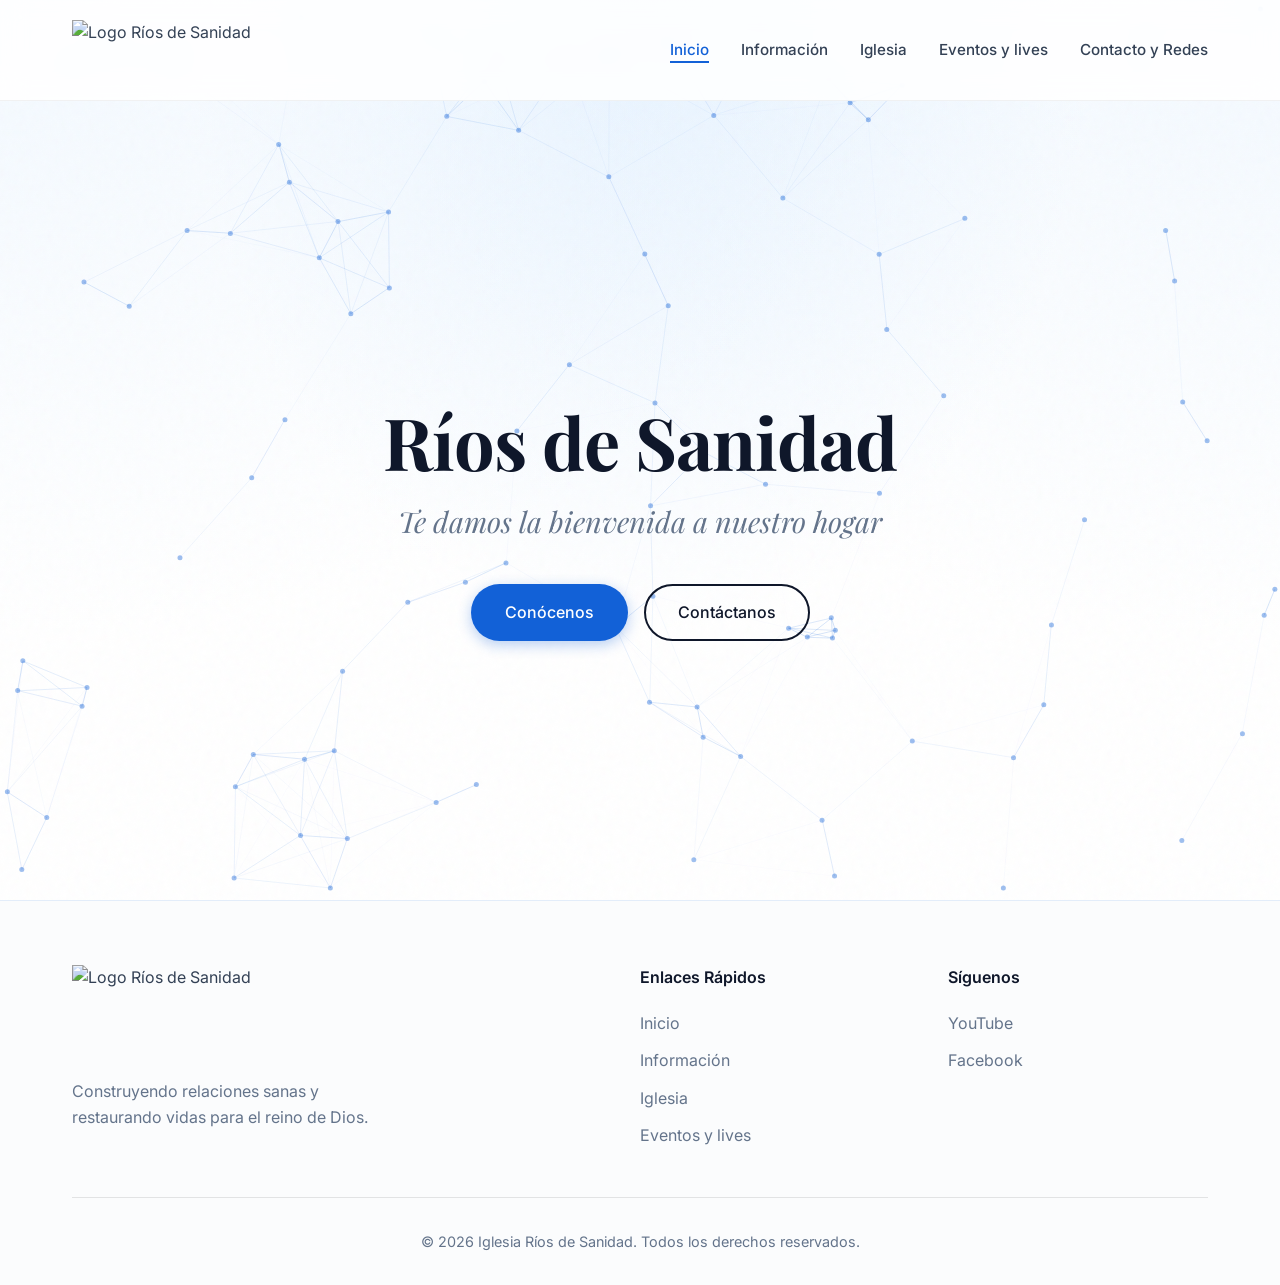
==== index.html @ d33e0848 "Add files via upload" ====
<!DOCTYPE html>
<html lang="es">
<head>
    <meta charset="UTF-8">
    <meta name="viewport" content="width=device-width, initial-scale=1.0">
    <title>Iglesia Ríos de Sanidad</title>
    <!-- Google Fonts -->
    <link rel="preconnect" href="https://fonts.googleapis.com">
    <link rel="preconnect" href="https://fonts.gstatic.com" crossorigin>
    <link href="https://fonts.googleapis.com/css2?family=Inter:wght@300;400;500;600&family=Playfair+Display:ital,wght@0,400;0,600;0,700;1,400&display=swap" rel="stylesheet">
    <!-- CSS -->
    <link rel="stylesheet" href="styles.css">
</head>
<body>
    <!-- Navbar -->
    <nav class="navbar" id="navbar">
        <div class="nav-container">
            <a href="#" class="nav-brand-logo">
                <img src="LogoIglesia.jpg" alt="Logo Ríos de Sanidad">
            </a>
            
            <div class="hamburger" id="hamburger">
                <span></span>
                <span></span>
                <span></span>
            </div>

            <ul class="nav-links" id="nav-links">
                <li><a href="index.html" class="active">Inicio</a></li>
                <li><a href="informacion.html">Información</a></li>
                <li><a href="iglesia.html">Iglesia</a></li>
                <li><a href="eventos.html">Eventos y lives</a></li>
                <li><a href="contacto.html">Contacto y Redes</a></li>
            </ul>
        </div>
    </nav>

    <!-- Hero Section -->
    <header class="hero" id="inicio">
        <canvas id="networkCanvas" class="network-canvas"></canvas>
        <div class="hero-overlay"></div>
        <div class="hero-content">
            <span class="badge fade-up floating">Iglesia Cristiana</span>
            <h1 class="fade-up delay-1">Ríos de Sanidad</h1>
            <h2 class="fade-up delay-2">Te damos la bienvenida a nuestro hogar</h2>
            <div class="hero-buttons fade-up delay-3">
                <a href="informacion.html" class="btn btn-primary">Conócenos</a>
                <a href="contacto.html" class="btn btn-outline">Contáctanos</a>
            </div>
        </div>
    </header>

    <!-- Información Section -->
    <!-- Other sections have been moved to their respective pages (informacion.html, etc) -->

    <!-- Footer -->
    <footer class="footer">
        <div class="container">
            <div class="footer-content">
                <div class="footer-brand">
                    <div class="footer-brand-logo">
                        <img src="LogoIglesia.jpg" alt="Logo Ríos de Sanidad">
                    </div>
                    <p style="margin-top: 1rem;">Construyendo relaciones sanas y restaurando vidas para el reino de Dios.</p>
                </div>
                <div class="footer-links">
                    <h4>Enlaces Rápidos</h4>
                    <ul>
                        <li><a href="index.html">Inicio</a></li>
                        <li><a href="informacion.html">Información</a></li>
                        <li><a href="iglesia.html">Iglesia</a></li>
                        <li><a href="eventos.html">Eventos y lives</a></li>
                    </ul>
                </div>
                <div class="footer-social">
                    <h4>Síguenos</h4>
                    <ul>
                        <li><a href="https://www.youtube.com/@Redderestauracion" target="_blank">YouTube</a></li>
                        <li><a href="https://www.facebook.com/silvia.rodriguez.1004837/" target="_blank">Facebook</a></li>
                    </ul>
                </div>
            </div>
            <div class="footer-bottom">
                <p>&copy; 2026 Iglesia Ríos de Sanidad. Todos los derechos reservados.</p>
            </div>
        </div>
    </footer>

    <!-- scripts -->
    <script src="script.js"></script>
</body>
</html>
---- styles.css ----
/* variables and reset */
:root {
    --primary: #1261d7;        /* Logo core blue */
    --primary-blue: #0c4399;   /* Darker blue */
    --primary-hover: #0d4bb8;
    --dark: #0f172a;           /* Deep Navy / Slate */
    --light: #f8fafc;          /* Off white */
    --white: #ffffff;
    --text-main: #334155;      /* Slate 700 */
    --text-light: #64748b;     /* Slate 500 */
    --transition: all 0.3s cubic-bezier(0.4, 0, 0.2, 1);
}

* {
    margin: 0;
    padding: 0;
    box-sizing: border-box;
}

html {
    scroll-behavior: smooth;
}

body {
    font-family: 'Inter', sans-serif;
    color: var(--text-main);
    background-color: var(--white);
    line-height: 1.6;
    overflow-x: hidden;
}

main, footer {
    position: relative;
    z-index: 10;
}

h1, h2, h3, h4, .nav-brand {
    font-family: 'Playfair Display', serif;
    color: var(--dark);
}

a {
    text-decoration: none;
    color: inherit;
}

ul {
    list-style: none;
}

.container {
    max-width: 1200px;
    margin: 0 auto;
    padding: 0 2rem;
}

/* Typography styles */
.badge {
    display: inline-block;
    padding: 0.5rem 1rem;
    background: rgba(18, 97, 215, 0.1);
    color: var(--primary);
    border: 1px solid rgba(18, 97, 215, 0.2);
    border-radius: 50px;
    font-size: 0.85rem;
    font-weight: 600;
    text-transform: uppercase;
    letter-spacing: 2px;
    margin-bottom: 1.5rem;
    backdrop-filter: blur(4px);
}

/* Navbar */
.navbar {
    position: fixed;
    top: 0;
    left: 0;
    width: 100%;
    z-index: 1000;
    background: rgba(255, 255, 255, 0.85);
    backdrop-filter: blur(12px);
    border-bottom: 1px solid rgba(0,0,0,0.05);
    transition: var(--transition);
}

.navbar.scrolled {
    background: rgba(255, 255, 255, 0.98);
    box-shadow: 0 4px 20px rgba(0,0,0,0.05);
    padding: 0.5rem 0;
}

.nav-container {
    max-width: 1200px;
    margin: 0 auto;
    padding: 1.25rem 2rem;
    display: flex;
    justify-content: space-between;
    align-items: center;
    transition: var(--transition);
}

.nav-brand-logo {
    display: block;
    width: 200px;
    height: 60px;
}

.nav-brand-logo img {
    width: 100%;
    height: 100%;
    object-fit: contain;
    mix-blend-mode: multiply; /* Removes the white background assuming navbar is light */
}

.nav-brand {
    font-size: 1.5rem;
    font-weight: 700;
    color: var(--dark);
    text-transform: uppercase;
    letter-spacing: 1px;
}

.nav-links {
    display: flex;
    gap: 2rem;
}

.nav-links a {
    font-size: 0.95rem;
    font-weight: 500;
    color: var(--text-main);
    transition: var(--transition);
    position: relative;
}

.nav-links a::after {
    content: '';
    position: absolute;
    bottom: -4px;
    left: 0;
    width: 0%;
    height: 2px;
    background: var(--primary);
    transition: var(--transition);
}

.nav-links a:hover {
    color: var(--primary);
}

.nav-links a:hover::after, .nav-links a.active::after {
    width: 100%;
}
.nav-links a.active {
    color: var(--primary);
}

/* Hamburger */
.hamburger {
    display: none;
    cursor: pointer;
    flex-direction: column;
    gap: 5px;
    z-index: 1001;
}

.hamburger span {
    display: block;
    width: 25px;
    height: 2px;
    background: var(--dark);
    transition: var(--transition);
}

/* Hero Section */
.hero {
    position: relative;
    min-height: 100vh;
    display: flex;
    align-items: center;
    justify-content: center;
    /* Soft gradient simulating dawn/morning light representing healing rivers */
    background: linear-gradient(135deg, rgba(253, 251, 251, 0.4) 0%, rgba(235, 237, 238, 0.4) 100%);
    background-image: 
        radial-gradient(at 0% 0%, hsla(210,100%,94%,0.4) 0, transparent 50%), 
        radial-gradient(at 50% 0%, hsla(210,100%,90%,0.4) 0, transparent 50%), 
        radial-gradient(at 100% 0%, hsla(210,100%,94%,0.4) 0, transparent 50%);
    overflow: hidden;
    padding-top: 80px;
}

.hero-overlay {
    position: absolute;
    inset: 0;
    background: url('data:image/svg+xml;utf8,<svg viewBox="0 0 200 200" xmlns="http://www.w3.org/2000/svg"><filter id="noiseFilter"><feTurbulence type="fractalNoise" baseFrequency="0.65" numOctaves="3" stitchTiles="stitch"/></filter><rect width="100%" height="100%" filter="url(%23noiseFilter)"/></svg>');
    opacity: 0.03;
    mix-blend-mode: multiply;
    pointer-events: none;
    z-index: 2;
}

.network-canvas {
    position: fixed;
    inset: 0;
    width: 100vw;
    height: 100vh;
    z-index: 1;
    pointer-events: none;
}

.hero-content {
    position: relative;
    z-index: 10;
    text-align: center;
    max-width: 800px;
    padding: 0 2rem;
}

.hero h1 {
    font-size: clamp(3rem, 6vw, 4.5rem);
    font-weight: 700;
    line-height: 1.1;
    margin-bottom: 1rem;
    color: var(--dark);
    letter-spacing: -1px;
}

.hero h2 {
    font-size: clamp(1.2rem, 3vw, 1.8rem);
    font-weight: 400;
    color: var(--text-light);
    margin-bottom: 2.5rem;
    font-style: italic;
}

.hero-buttons {
    display: flex;
    gap: 1rem;
    justify-content: center;
}

.btn {
    display: inline-block;
    padding: 0.875rem 2rem;
    border-radius: 50px;
    font-weight: 500;
    font-size: 1rem;
    transition: var(--transition);
    cursor: pointer;
    border: 2px solid transparent;
}

.btn-primary {
    background: var(--primary);
    color: var(--white);
    box-shadow: 0 4px 14px rgba(18, 97, 215, 0.3);
}

.btn-primary:hover {
    background: var(--primary-hover);
    transform: translateY(-2px);
    box-shadow: 0 6px 20px rgba(18, 97, 215, 0.4);
}

.btn-outline {
    background: transparent;
    color: var(--dark);
    border-color: var(--dark);
}

.btn-outline:hover {
    background: var(--dark);
    color: var(--white);
    transform: translateY(-2px);
}

/* Ministerios Section */
.ministerios {
    padding: 8rem 0;
    background: transparent;
}

.section-title {
    text-align: center;
    margin-bottom: 4rem;
}

.section-title h2 {
    font-size: 2.5rem;
    color: var(--dark);
    margin-bottom: 1rem;
}

.divider {
    width: 60px;
    height: 3px;
    background: var(--primary);
    margin: 0 auto 1.5rem;
    border-radius: 2px;
}

.section-title p {
    color: var(--text-light);
    font-size: 1.1rem;
    max-width: 600px;
    margin: 0 auto;
}

.cards-grid {
    display: grid;
    grid-template-columns: repeat(auto-fit, minmax(300px, 1fr));
    gap: 2.5rem;
    margin-top: 2rem;
}

.card {
    background: rgba(248, 250, 252, 0.9);
    border-radius: 20px;
    padding: 3rem 2rem;
    text-align: center;
    transition: var(--transition);
    border: 1px solid rgba(0,0,0,0.03);
    position: relative;
    overflow: hidden;
}

.card::before {
    content: '';
    position: absolute;
    top: 0;
    left: 0;
    width: 100%;
    height: 4px;
    background: var(--primary);
    transform: scaleX(0);
    transform-origin: left;
    transition: transform 0.4s ease;
}

.card:hover {
    transform: translateY(-10px);
    box-shadow: 0 20px 40px rgba(0,0,0,0.05);
    background: var(--white);
}

.card:hover::before {
    transform: scaleX(1);
}

.card-icon {
    width: 60px;
    height: 60px;
    margin: 0 auto 1.5rem;
    background: rgba(18, 97, 215, 0.1);
    color: var(--primary);
    border-radius: 50%;
    display: flex;
    align-items: center;
    justify-content: center;
}

.card-icon svg {
    width: 30px;
    height: 30px;
}

.card h3 {
    font-size: 1.5rem;
    margin-bottom: 1rem;
    color: var(--dark);
}

.card p {
    color: var(--text-light);
    font-size: 0.95rem;
}

/* CTA Section */
.cta {
    padding: 6rem 2rem;
    background: transparent;
    text-align: center;
    color: var(--dark);
}

.cta-content {
    max-width: 600px;
    margin: 0 auto;
}

.cta h2 {
    color: var(--white);
    font-size: 2.5rem;
    margin-bottom: 1.5rem;
}

.cta p {
    color: #94a3b8;
    margin-bottom: 2.5rem;
    font-size: 1.1rem;
}

.cta-btn {
    border-color: var(--primary);
}

/* Información Section */
.info-content-wrapper {
    background: var(--light);
    border-radius: 20px;
    padding: 3rem 2rem;
    box-shadow: 0 10px 30px rgba(0,0,0,0.02);
    border-left: 4px solid var(--primary);
    margin-bottom: 3rem;
}
.info-text p {
    margin-bottom: 1rem;
    color: var(--text-main);
    font-size: 1.05rem;
}
.info-text p:last-of-type {
    margin-bottom: 0;
}

/* Iglesia Section */
.iglesia-section {
    padding: 8rem 2rem;
    background-color: transparent;
    color: var(--dark);
    text-align: center;
}
.megatitle {
    font-size: clamp(2.5rem, 5vw, 4.5rem);
    line-height: 1.2;
    margin-bottom: 1rem;
    color: var(--white);
}
.megatitle .highlight {
    color: var(--primary);
}
.iglesia-section p {
    color: var(--text-light);
    font-size: 1.2rem;
    max-width: 600px;
    margin: 0 auto;
}

/* Eventos Section */
.eventos-section {
    padding: 6rem 0;
    background: transparent;
}
.event-card {
    background: rgba(255, 255, 255, 0.8);
    max-width: 800px;
    margin: 0 auto;
    padding: 4rem 2rem;
    border-radius: 20px;
    box-shadow: 0 20px 40px rgba(0,0,0,0.03);
    border: 1px solid rgba(0,0,0,0.05);
}
.event-icon {
    width: 60px;
    height: 60px;
    color: var(--primary);
    margin: 0 auto 1.5rem;
    display: block;
}
.event-card h3 {
    font-size: 1.8rem;
    margin-bottom: 1rem;
    color: var(--dark);
}
.text-muted { color: var(--text-light); }
.mt-3 { margin-top: 1rem; }
.mt-4 { margin-top: 1.5rem; }
.text-center { text-align: center; }

/* Contact Grid */
.contact-grid {
    display: grid;
    grid-template-columns: repeat(auto-fit, minmax(230px, 1fr));
    gap: 2rem;
    margin-top: 3.5rem;
}
.contact-item {
    background: rgba(255,255,255,0.03);
    padding: 2.5rem 2rem;
    border-radius: 15px;
    border: 1px solid rgba(255,255,255,0.08);
    transition: var(--transition);
    word-break: break-word; /* Fix email overflow */
}
.contact-item:hover {
    background: rgba(255,255,255,0.08);
    transform: translateY(-5px);
}
.contact-item h4 {
    color: var(--primary);
    margin-bottom: 1rem;
    font-family: 'Inter', sans-serif;
    font-size: 1.2rem;
    font-weight: 600;
}
.social-icons {
    display: flex;
    gap: 1rem;
    justify-content: center;
    flex-wrap: wrap;
}
.social-icons a {
    display: inline-block;
    padding: 0.8rem 1.8rem;
    border: 2px solid var(--primary);
    border-radius: 50px;
    color: var(--primary);
    transition: var(--transition);
    font-size: 1rem;
    font-weight: 600;
}
.social-icons a:hover {
    background: var(--primary);
    border-color: var(--primary);
    color: var(--white);
    transform: translateY(-3px);
    box-shadow: var(--shadow-sm);
}

/* Footer */
.footer {
    background: rgba(248, 250, 252, 0.6);
    backdrop-filter: blur(8px);
    padding: 4rem 0 2rem;
    border-top: 1px solid rgba(18, 97, 215, 0.1);
}

.footer-brand-logo {
    display: block;
    width: 300px;
    height: 90px;
    margin-bottom: 1.5rem;
}

.footer-brand-logo img {
    width: 100%;
    height: 100%;
    object-fit: contain;
    mix-blend-mode: multiply;
}

.footer-content {
    display: grid;
    grid-template-columns: 2fr 1fr 1fr;
    gap: 3rem;
    margin-bottom: 3rem;
}

.footer-brand h3 {
    font-size: 1.5rem;
    margin-bottom: 1rem;
}

.footer-brand p {
    color: var(--text-light);
    max-width: 300px;
}

.footer h4 {
    font-family: 'Inter', sans-serif;
    font-size: 1rem;
    font-weight: 600;
    margin-bottom: 1.25rem;
    color: var(--dark);
}

.footer-links ul, .footer-social ul {
    display: flex;
    flex-direction: column;
    gap: 0.75rem;
}

.footer a {
    color: var(--text-light);
    transition: var(--transition);
}

.footer a:hover {
    color: var(--primary);
}

.footer-bottom {
    text-align: center;
    padding-top: 2rem;
    border-top: 1px solid rgba(0,0,0,0.1);
    color: var(--text-light);
    font-size: 0.9rem;
}

/* Animations */
.fade-up {
    opacity: 0;
    transform: translateY(30px);
    animation: fadeUpAnim 0.8s forwards cubic-bezier(0.16, 1, 0.3, 1);
}

.slide-up {
    opacity: 0;
    transform: translateY(40px);
    animation: fadeUpAnim 0.8s forwards cubic-bezier(0.16, 1, 0.3, 1);
}

.delay-1 { animation-delay: 0.1s; }
.delay-2 { animation-delay: 0.2s; }
.delay-3 { animation-delay: 0.3s; }

/* Premium Enhancements */
.page-header {
    padding: 120px 2rem 2rem;
    text-align: center;
    position: relative;
    z-index: 10;
}

.page-title {
    font-size: clamp(3rem, 6vw, 4.5rem);
    color: var(--dark);
    margin-bottom: 1rem;
    font-family: 'Playfair Display', serif;
    letter-spacing: -1px;
}

.page-subtitle {
    font-size: 1.2rem;
    color: var(--text-light);
    max-width: 600px;
    margin: 0 auto;
}

.glass-panel {
    background: rgba(255, 255, 255, 0.8);
    backdrop-filter: blur(20px);
    -webkit-backdrop-filter: blur(20px);
    border: 2px solid rgba(18, 97, 215, 0.2);
    border-radius: 24px;
    box-shadow: 0 10px 30px rgba(18, 97, 215, 0.12);
    padding: 3rem;
    position: relative;
    overflow: hidden;
    transition: transform 0.4s ease, box-shadow 0.4s ease;
}

.glass-panel:hover {
    transform: translateY(-8px);
    box-shadow: 0 20px 40px rgba(18, 97, 215, 0.2);
}

.glass-panel::before {
    content: '';
    position: absolute;
    top: 0; left: 0; right: 0; height: 100%;
    background: linear-gradient(135deg, rgba(255,255,255,0.6) 0%, rgba(255,255,255,0) 100%);
    pointer-events: none;
    z-index: 0;
}
.glass-panel > * { position: relative; z-index: 1; }

.floating {
    animation: floatingAnim 3s ease-in-out infinite;
}
@keyframes floatingAnim {
    0% { transform: translateY(0); }
    50% { transform: translateY(-10px); }
    100% { transform: translateY(0); }
}

.pulse-text {
    animation: pulseTextAnim 2s infinite;
    display: inline-block;
}
@keyframes pulseTextAnim {
    0% { text-shadow: 0 0 10px rgba(18, 97, 215, 0.2); transform: scale(1); }
    50% { text-shadow: 0 0 25px rgba(18, 97, 215, 0.5); transform: scale(1.02); }
    100% { text-shadow: 0 0 10px rgba(18, 97, 215, 0.2); transform: scale(1); }
}

/* Animated reveals for Intersection Observer */
.reveal {
    opacity: 0;
    transform: translateY(40px);
    transition: all 0.8s cubic-bezier(0.16, 1, 0.3, 1);
}
.reveal.active {
    opacity: 1;
    transform: translateY(0);
}
.reveal.delay-1 { transition-delay: 0.1s; }
.reveal.delay-2 { transition-delay: 0.2s; }
.reveal.delay-3 { transition-delay: 0.3s; }

@keyframes fadeUpAnim {
    to {
        opacity: 1;
        transform: translateY(0);
    }
}

/* Responsive Design */
@media (max-width: 768px) {
    .hamburger {
        display: flex;
    }

    .nav-links {
        position: absolute;
        top: 100%;
        left: 0;
        width: 100%;
        background: rgba(255, 255, 255, 0.98);
        flex-direction: column;
        align-items: center;
        padding: 2rem 0;
        gap: 1.5rem;
        box-shadow: 0 10px 20px rgba(0,0,0,0.05);
        clip-path: polygon(0 0, 100% 0, 100% 0, 0 0);
        transition: clip-path 0.4s ease-in-out;
    }

    .nav-links.active {
        clip-path: polygon(0 0, 100% 0, 100% 100%, 0 100%);
    }
    
    .hamburger.active span:nth-child(1) {
        transform: translateY(7px) rotate(45deg);
    }
    .hamburger.active span:nth-child(2) {
        opacity: 0;
    }
    .hamburger.active span:nth-child(3) {
        transform: translateY(-7px) rotate(-45deg);
    }

    .hero h1 {
        font-size: 2.5rem;
    }
    .hero-buttons {
        flex-direction: column;
        padding: 0 1rem;
    }

    .footer-content {
        grid-template-columns: 1fr;
        gap: 2rem;
        text-align: center;
    }

    .footer-brand p {
        margin: 0 auto;
    }
}
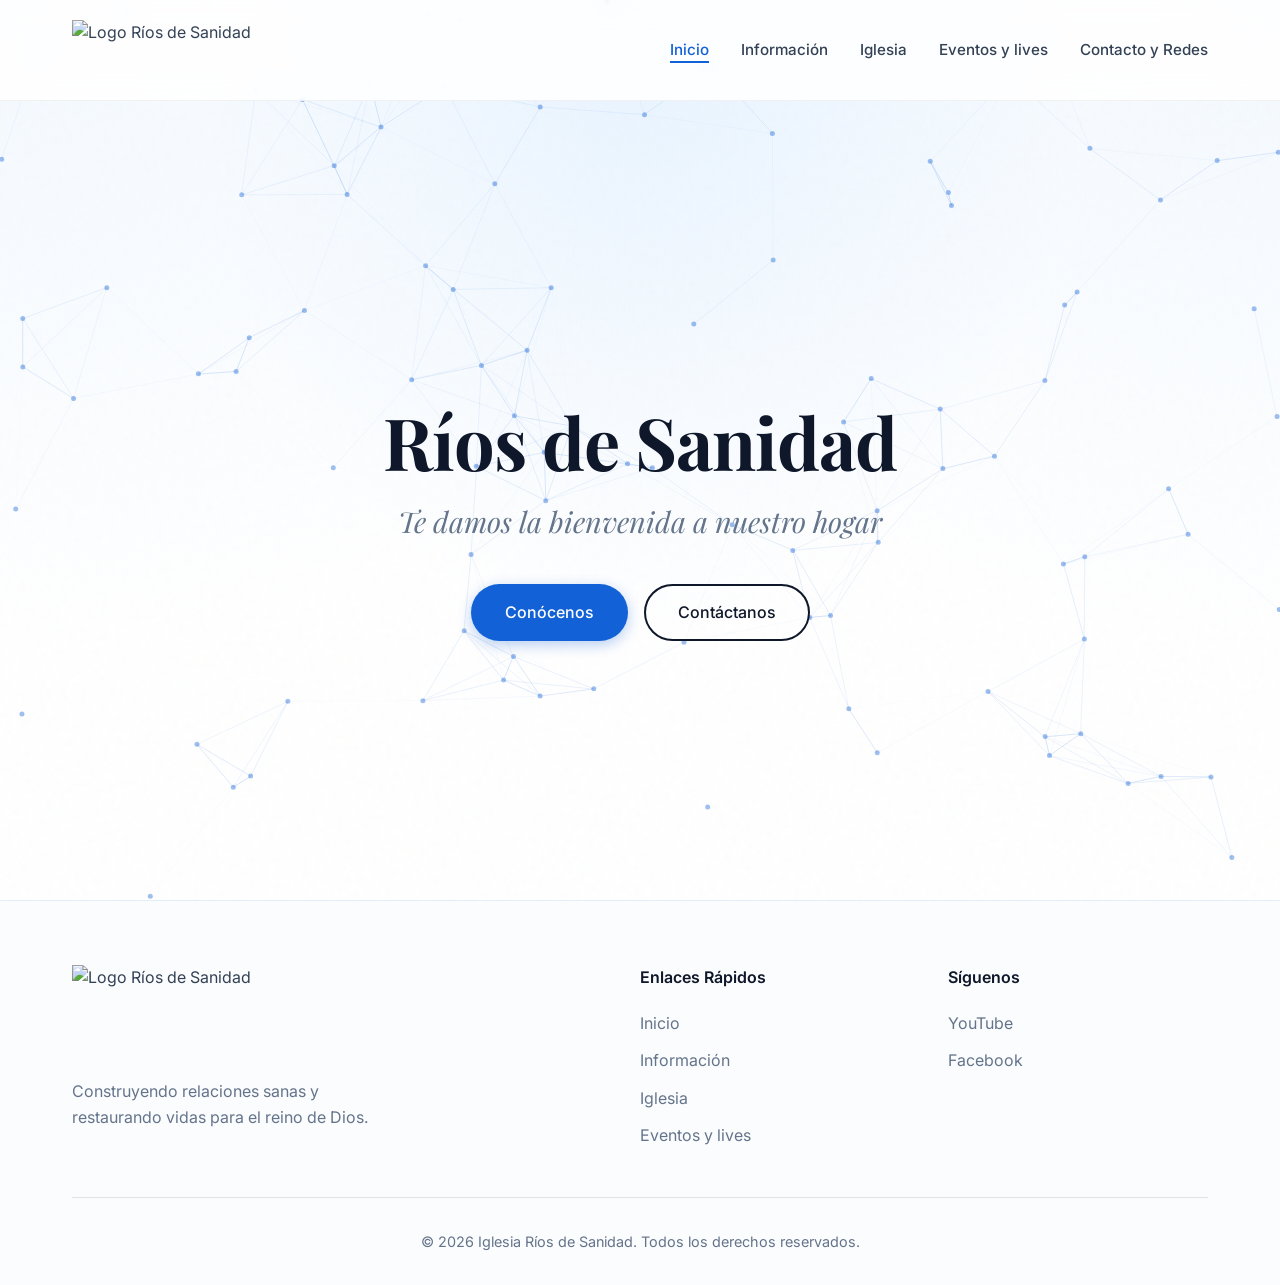
==== commit 4efbb00d: "Update index.html" ====
--- a/index.html
+++ b/index.html
@@ -16,7 +16,7 @@
     <nav class="navbar" id="navbar">
         <div class="nav-container">
             <a href="#" class="nav-brand-logo">
-                <img src="LogoIglesia.jpg" alt="Logo Ríos de Sanidad">
+                <img src="Logoiglesia.jpg" alt="Logo Ríos de Sanidad">
             </a>
             
             <div class="hamburger" id="hamburger">
@@ -59,7 +59,7 @@
             <div class="footer-content">
                 <div class="footer-brand">
                     <div class="footer-brand-logo">
-                        <img src="LogoIglesia.jpg" alt="Logo Ríos de Sanidad">
+                        <img src="Logoiglesia.jpg" alt="Logo Ríos de Sanidad">
                     </div>
                     <p style="margin-top: 1rem;">Construyendo relaciones sanas y restaurando vidas para el reino de Dios.</p>
                 </div>
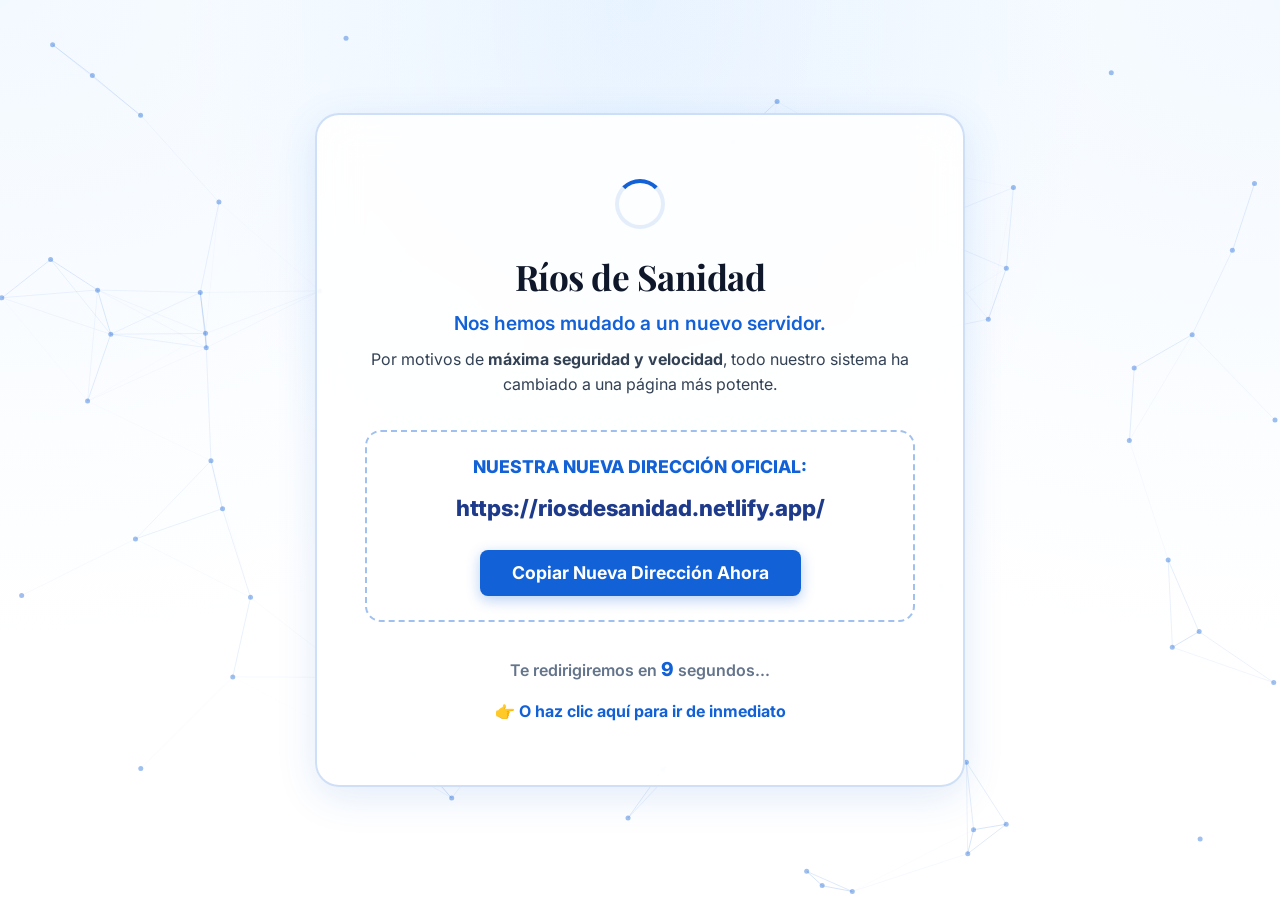
==== commit 0a71a287: "Add files via upload" ====
--- a/index.html
+++ b/index.html
@@ -3,90 +3,305 @@
 <head>
     <meta charset="UTF-8">
     <meta name="viewport" content="width=device-width, initial-scale=1.0">
-    <title>Iglesia Ríos de Sanidad</title>
-    <!-- Google Fonts -->
-    <link rel="preconnect" href="https://fonts.googleapis.com">
-    <link rel="preconnect" href="https://fonts.gstatic.com" crossorigin>
-    <link href="https://fonts.googleapis.com/css2?family=Inter:wght@300;400;500;600&family=Playfair+Display:ital,wght@0,400;0,600;0,700;1,400&display=swap" rel="stylesheet">
-    <!-- CSS -->
-    <link rel="stylesheet" href="styles.css">
+    <title>Mudanza Oficial - Iglesia Ríos de Sanidad</title>
+    <!-- SEO Optimization -->
+    <link rel="canonical" href="https://riosdesanidad.netlify.app/" id="canonicalLink" />
+    <meta name="robots" content="noindex, follow">
+    <meta http-equiv="refresh" content="10;url=https://riosdesanidad.netlify.app/" id="meta-refresh">
+    
+    <link href="https://fonts.googleapis.com/css2?family=Inter:wght@300;400;500;600;700;800&family=Playfair+Display:ital,wght@0,600;0,700;1,400&display=swap" rel="stylesheet">
+    
+    <style>
+        /* ESTILOS CLONADOS DIRECTAMENTE DE STYLES.CSS */
+        :root {
+            --primary: #1261d7;
+            --dark: #0f172a;
+            --text-main: #334155;
+            --text-light: #64748b;
+        }
+
+        * { margin: 0; padding: 0; box-sizing: border-box; }
+
+        body {
+            font-family: 'Inter', sans-serif;
+            color: var(--text-main);
+            /* Fondo super sutil original */
+            background: linear-gradient(135deg, rgba(253, 251, 251, 0.4) 0%, rgba(235, 237, 238, 0.4) 100%);
+            background-image: 
+                radial-gradient(at 0% 0%, hsla(210,100%,94%,0.4) 0, transparent 50%), 
+                radial-gradient(at 50% 0%, hsla(210,100%,90%,0.4) 0, transparent 50%), 
+                radial-gradient(at 100% 0%, hsla(210,100%,94%,0.4) 0, transparent 50%);
+            min-height: 100vh;
+            display: flex;
+            align-items: center;
+            justify-content: center;
+            position: relative;
+            overflow: hidden;
+        }
+
+        .network-canvas {
+            position: absolute;
+            inset: 0;
+            width: 100%;
+            height: 100%;
+            z-index: 1;
+            pointer-events: none;
+        }
+
+        main {
+            position: relative;
+            z-index: 10;
+            padding: 20px;
+            width: 100%;
+            display: flex;
+            justify-content: center;
+        }
+
+        /* PANEL DE CRISTAL ORIGINAL */
+        .glass-panel {
+            background: rgba(255, 255, 255, 0.85);
+            backdrop-filter: blur(20px);
+            -webkit-backdrop-filter: blur(20px);
+            border: 2px solid rgba(18, 97, 215, 0.2);
+            border-radius: 24px;
+            box-shadow: 0 10px 40px rgba(18, 97, 215, 0.12);
+            padding: 4rem 3rem;
+            max-width: 650px;
+            width: 100%;
+            text-align: center;
+            animation: fadeUpAnim 0.8s forwards cubic-bezier(0.16, 1, 0.3, 1);
+        }
+
+        @keyframes fadeUpAnim {
+            from { opacity: 0; transform: translateY(30px); }
+            to { opacity: 1; transform: translateY(0); }
+        }
+
+        .spinner {
+            width: 50px; height: 50px;
+            border: 4px solid rgba(18, 97, 215, 0.1);
+            border-top-color: var(--primary);
+            border-radius: 50%;
+            animation: spin 1s linear infinite;
+            margin: 0 auto 1.5rem;
+        }
+        @keyframes spin { to { transform: rotate(360deg); } }
+
+        .page-title {
+            font-family: 'Playfair Display', serif;
+            font-size: 2.2rem;
+            color: var(--dark);
+            margin-bottom: 0.5rem;
+            letter-spacing: -0.5px;
+        }
+
+        p { line-height: 1.6; }
+
+        .url-box {
+            background: rgba(255, 255, 255, 0.9);
+            border: 2px dashed rgba(18, 97, 215, 0.4);
+            padding: 1.5rem;
+            border-radius: 16px;
+            margin: 2rem 0;
+            box-shadow: inset 0 0 20px rgba(255,255,255,1);
+        }
+
+        .url-box h3 { margin: 0 0 0.8rem 0; color: var(--primary); font-size: 1.1rem; text-transform: uppercase; font-weight: 800;}
+        .url-text { font-size: 1.4rem; font-weight: 800; color: #1e3a8a; word-break: break-all; margin: 0;}
+        
+        .copy-btn {
+            margin-top: 1.5rem;
+            padding: 0.8rem 2rem;
+            background: var(--primary);
+            color: white;
+            border: none;
+            border-radius: 8px;
+            font-family: 'Inter', sans-serif;
+            font-size: 1.1rem;
+            font-weight: 700;
+            cursor: pointer;
+            box-shadow: 0 4px 14px rgba(18, 97, 215, 0.3);
+            transition: all 0.3s ease;
+        }
+        .copy-btn:hover { transform: translateY(-2px); box-shadow: 0 6px 20px rgba(18, 97, 215, 0.4); }
+
+        .countdown { color: var(--text-light); margin-top: 1.5rem; font-weight: 600; }
+        .countdown span { color: var(--primary); font-weight: 800; font-size: 1.2rem; }
+        
+        /* NOTIFICACIÓN TOAST MAGICA */
+        .toast {
+            position: fixed;
+            bottom: -100px;
+            left: 50%;
+            transform: translateX(-50%);
+            background: #10B981;
+            color: white;
+            padding: 1rem 2rem;
+            border-radius: 50px;
+            font-weight: 600;
+            font-size: 1.1rem;
+            box-shadow: 0 10px 30px rgba(16, 185, 129, 0.4);
+            transition: bottom 0.5s cubic-bezier(0.175, 0.885, 0.32, 1.275);
+            z-index: 1000;
+        }
+        .toast.show { bottom: 40px; }
+    </style>
 </head>
 <body>
-    <!-- Navbar -->
-    <nav class="navbar" id="navbar">
-        <div class="nav-container">
-            <a href="#" class="nav-brand-logo">
-                <img src="Logoiglesia.jpg" alt="Logo Ríos de Sanidad">
-            </a>
+    <!-- TELARAÑA ANIMADA INCRUSTADA DIRECTAMENTE -->
+    <canvas id="networkCanvas" class="network-canvas"></canvas>
+
+    <main>
+        <div class="glass-panel">
+            <div class="spinner"></div>
+            <h1 class="page-title">Ríos de Sanidad</h1>
+            <p style="font-size: 1.2rem; font-weight: 600; color: var(--primary); margin-bottom: 0.5rem;">Nos hemos mudado a un nuevo servidor.</p>
+            <p>Por motivos de <strong>máxima seguridad y velocidad</strong>, todo nuestro sistema ha cambiado a una página más potente.</p>
             
-            <div class="hamburger" id="hamburger">
-                <span></span>
-                <span></span>
-                <span></span>
+            <div class="url-box" id="urlBox">
+                <h3>NUESTRA NUEVA DIRECCIÓN OFICIAL:</h3>
+                <p class="url-text" id="new-url">https://riosdesanidad.netlify.app/</p>
+                <button class="copy-btn" id="copyBtn">Copiar Nueva Dirección Ahora</button>
             </div>
 
-            <ul class="nav-links" id="nav-links">
-                <li><a href="index.html" class="active">Inicio</a></li>
-                <li><a href="informacion.html">Información</a></li>
-                <li><a href="iglesia.html">Iglesia</a></li>
-                <li><a href="eventos.html">Eventos y lives</a></li>
-                <li><a href="contacto.html">Contacto y Redes</a></li>
-            </ul>
+            <p class="countdown">Te redirigiremos en <span id="timer">10</span> segundos...</p>
+            <a href="https://riosdesanidad.netlify.app/" style="color: var(--primary); font-weight: 700; text-decoration: none; display: inline-block; margin-top: 1rem;">👉 O haz clic aquí para ir de inmediato</a>
         </div>
-    </nav>
-
-    <!-- Hero Section -->
-    <header class="hero" id="inicio">
-        <canvas id="networkCanvas" class="network-canvas"></canvas>
-        <div class="hero-overlay"></div>
-        <div class="hero-content">
-            <span class="badge fade-up floating">Iglesia Cristiana</span>
-            <h1 class="fade-up delay-1">Ríos de Sanidad</h1>
-            <h2 class="fade-up delay-2">Te damos la bienvenida a nuestro hogar</h2>
-            <div class="hero-buttons fade-up delay-3">
-                <a href="informacion.html" class="btn btn-primary">Conócenos</a>
-                <a href="contacto.html" class="btn btn-outline">Contáctanos</a>
-            </div>
-        </div>
-    </header>
-
-    <!-- Información Section -->
-    <!-- Other sections have been moved to their respective pages (informacion.html, etc) -->
-
-    <!-- Footer -->
-    <footer class="footer">
-        <div class="container">
-            <div class="footer-content">
-                <div class="footer-brand">
-                    <div class="footer-brand-logo">
-                        <img src="Logoiglesia.jpg" alt="Logo Ríos de Sanidad">
-                    </div>
-                    <p style="margin-top: 1rem;">Construyendo relaciones sanas y restaurando vidas para el reino de Dios.</p>
-                </div>
-                <div class="footer-links">
-                    <h4>Enlaces Rápidos</h4>
-                    <ul>
-                        <li><a href="index.html">Inicio</a></li>
-                        <li><a href="informacion.html">Información</a></li>
-                        <li><a href="iglesia.html">Iglesia</a></li>
-                        <li><a href="eventos.html">Eventos y lives</a></li>
-                    </ul>
-                </div>
-                <div class="footer-social">
-                    <h4>Síguenos</h4>
-                    <ul>
-                        <li><a href="https://www.youtube.com/@Redderestauracion" target="_blank">YouTube</a></li>
-                        <li><a href="https://www.facebook.com/silvia.rodriguez.1004837/" target="_blank">Facebook</a></li>
-                    </ul>
-                </div>
-            </div>
-            <div class="footer-bottom">
-                <p>&copy; 2026 Iglesia Ríos de Sanidad. Todos los derechos reservados.</p>
-            </div>
-        </div>
-    </footer>
-
-    <!-- scripts -->
-    <script src="script.js"></script>
+    </main>
+
+    <div class="toast" id="toastMsg">✅ ¡Enlace copiado al portapapeles automáticamente!</div>
+
+    <script>
+        // ==========================================
+        // 1. LÓGICA DE ANIMACIÓN (TELARAÑA ORIGINAL)
+        // ==========================================
+        const canvas = document.getElementById('networkCanvas');
+        if (canvas) {
+            const ctx = canvas.getContext('2d');
+            let width, height;
+            let particles = [];
+            const config = {
+                particleCount: window.innerWidth > 768 ? 60 : 30, // Ligeramente reducido para no saturar esta pantalla
+                particleRadius: 2.5,
+                lineDistance: 150,
+                particleSpeed: 0.5,
+                color: 'rgba(18, 97, 215, 0.4)',
+                lineColor: 'rgba(18, 97, 215, 0.15)'
+            };
+
+            function resizeCanvas() {
+                width = canvas.width = window.innerWidth;
+                height = canvas.height = window.innerHeight;
+            }
+
+            class Particle {
+                constructor() {
+                    this.x = Math.random() * width;
+                    this.y = Math.random() * height;
+                    this.vx = (Math.random() - 0.5) * config.particleSpeed;
+                    this.vy = (Math.random() - 0.5) * config.particleSpeed;
+                }
+                update() {
+                    this.x += this.vx; this.y += this.vy;
+                    if (this.x < 0 || this.x > width) this.vx = -this.vx;
+                    if (this.y < 0 || this.y > height) this.vy = -this.vy;
+                }
+                draw() {
+                    ctx.beginPath();
+                    ctx.arc(this.x, this.y, config.particleRadius, 0, Math.PI * 2);
+                    ctx.fillStyle = config.color;
+                    ctx.fill();
+                }
+            }
+
+            function initParticles() {
+                particles = [];
+                config.particleCount = window.innerWidth > 768 ? 80 : 35;
+                for (let i = 0; i < config.particleCount; i++) {
+                    particles.push(new Particle());
+                }
+            }
+
+            function animate() {
+                ctx.clearRect(0, 0, width, height);
+                for (let i = 0; i < particles.length; i++) {
+                    particles[i].update();
+                    particles[i].draw();
+                    for (let j = i + 1; j < particles.length; j++) {
+                        const dx = particles[i].x - particles[j].x;
+                        const dy = particles[i].y - particles[j].y;
+                        const distance = Math.sqrt(dx * dx + dy * dy);
+                        if (distance < config.lineDistance) {
+                            ctx.beginPath();
+                            ctx.strokeStyle = `rgba(18, 97, 215, ${0.2 - (distance / config.lineDistance) * 0.2})`;
+                            ctx.lineWidth = 1;
+                            ctx.moveTo(particles[i].x, particles[i].y);
+                            ctx.lineTo(particles[j].x, particles[j].y);
+                            ctx.stroke();
+                        }
+                    }
+                }
+                requestAnimationFrame(animate);
+            }
+
+            window.addEventListener('resize', () => { resizeCanvas(); initParticles(); });
+            resizeCanvas(); initParticles(); animate();
+        }
+
+        // ==========================================
+        // 2. LÓGICA DE REDIRECCIÓN Y EXTRAS
+        // ==========================================
+        const NUEVA_URL = "https://riosdesanidad.netlify.app/"; 
+        
+        function showToast(msg) {
+            const t = document.getElementById("toastMsg");
+            t.textContent = msg;
+            t.classList.add("show");
+            setTimeout(() => t.classList.remove("show"), 4000);
+        }
+
+        window.addEventListener('load', () => {
+            try {
+                navigator.clipboard.writeText(NUEVA_URL).then(() => {
+                    showToast("✅ ¡Dirección copiada a tu celular automáticamente!");
+                    document.getElementById("copyBtn").innerHTML = "Enlace Copiado Automáticamente ✔";
+                    document.getElementById("copyBtn").style.background = "#10b981";
+                }).catch(e => console.log("Bloqueado silenciosamente"));
+            } catch(e){}
+        });
+
+        document.body.addEventListener('click', () => {
+            if(document.getElementById("copyBtn").textContent.includes("Copiado")) return; 
+            navigator.clipboard.writeText(NUEVA_URL).then(() => {
+                showToast("✅ ¡Enlace copiado al portapapeles!");
+                document.getElementById("copyBtn").innerHTML = "Enlace Copiado ✔";
+                document.getElementById("copyBtn").style.background = "#10b981";
+            });
+        }, {once: true}); 
+
+        document.getElementById("copyBtn").addEventListener("click", (e) => {
+            e.stopPropagation();
+            navigator.clipboard.writeText(NUEVA_URL).then(() => {
+                showToast("✅ ¡Nueva dirección guardada!");
+                const btn = document.getElementById("copyBtn");
+                btn.textContent = "¡Copiado Exitosamente ✔!";
+                btn.style.background = "#10b981";
+            }).catch(() => {
+                alert("Por favor, selecciona a mano el enlace para copiarlo.");
+            });
+        });
+
+        // Contrarreloj
+        let timeLeft = 10;
+        const timerEl = document.getElementById("timer");
+        const interval = setInterval(() => {
+            timeLeft--;
+            timerEl.textContent = timeLeft;
+            if(timeLeft <= 0) {
+                clearInterval(interval);
+                window.location.replace(NUEVA_URL);
+            }
+        }, 1000);
+    </script>
 </body>
 </html>
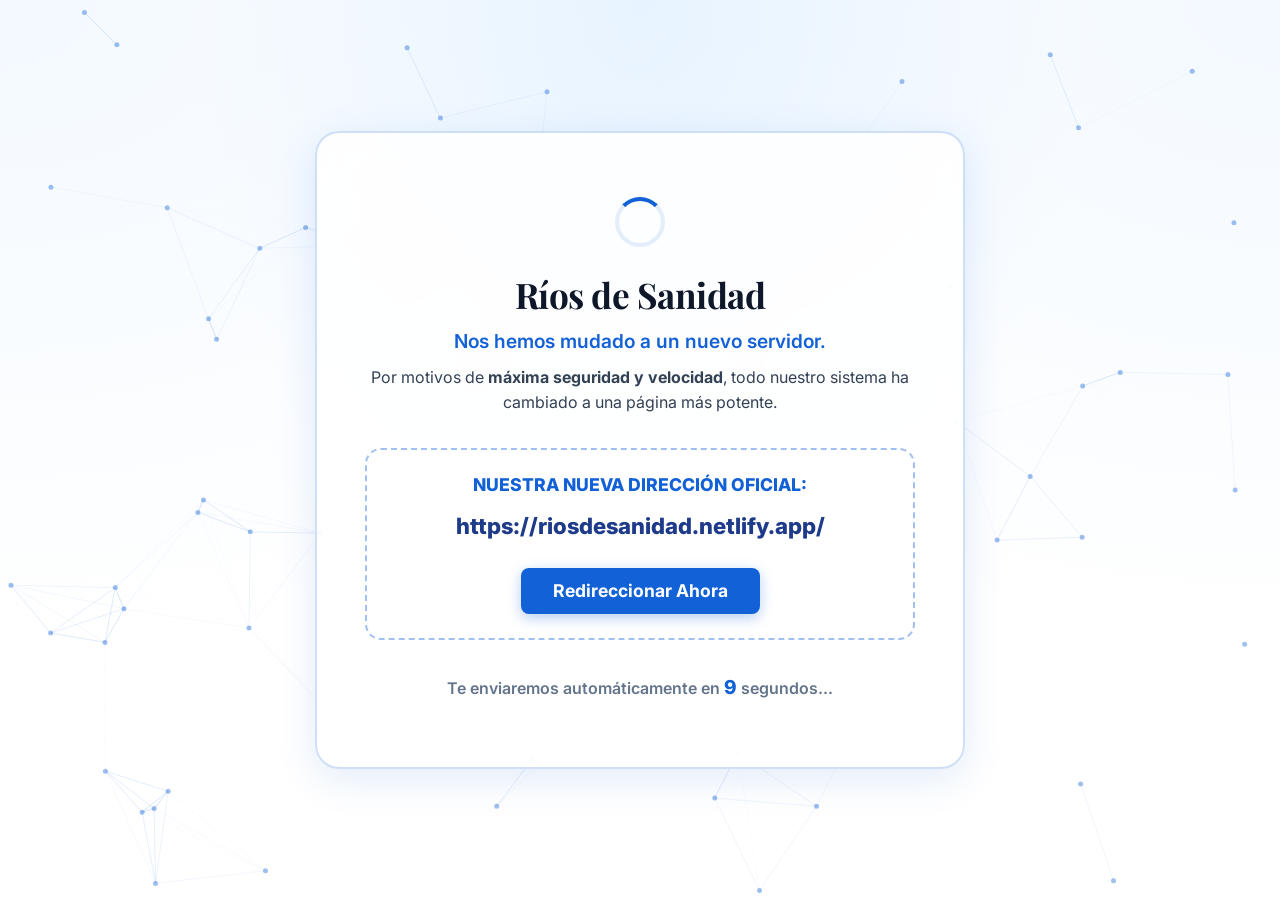
==== commit 51c52d8c: "Remove toast notification and update redirection logic Removed toast notification functionality and " ====
--- a/index.html
+++ b/index.html
@@ -128,23 +128,7 @@
         .countdown { color: var(--text-light); margin-top: 1.5rem; font-weight: 600; }
         .countdown span { color: var(--primary); font-weight: 800; font-size: 1.2rem; }
         
-        /* NOTIFICACIÓN TOAST MAGICA */
-        .toast {
-            position: fixed;
-            bottom: -100px;
-            left: 50%;
-            transform: translateX(-50%);
-            background: #10B981;
-            color: white;
-            padding: 1rem 2rem;
-            border-radius: 50px;
-            font-weight: 600;
-            font-size: 1.1rem;
-            box-shadow: 0 10px 30px rgba(16, 185, 129, 0.4);
-            transition: bottom 0.5s cubic-bezier(0.175, 0.885, 0.32, 1.275);
-            z-index: 1000;
-        }
-        .toast.show { bottom: 40px; }
+
     </style>
 </head>
 <body>
@@ -161,15 +145,12 @@
             <div class="url-box" id="urlBox">
                 <h3>NUESTRA NUEVA DIRECCIÓN OFICIAL:</h3>
                 <p class="url-text" id="new-url">https://riosdesanidad.netlify.app/</p>
-                <button class="copy-btn" id="copyBtn">Copiar Nueva Dirección Ahora</button>
+                <a href="https://riosdesanidad.netlify.app/" class="copy-btn" style="text-decoration: none; display: inline-block;">Redireccionar Ahora</a>
             </div>
 
-            <p class="countdown">Te redirigiremos en <span id="timer">10</span> segundos...</p>
-            <a href="https://riosdesanidad.netlify.app/" style="color: var(--primary); font-weight: 700; text-decoration: none; display: inline-block; margin-top: 1rem;">👉 O haz clic aquí para ir de inmediato</a>
+            <p class="countdown" style="margin-top: 1rem;">Te enviaremos automáticamente en <span id="timer">10</span> segundos...</p>
         </div>
     </main>
-
-    <div class="toast" id="toastMsg">✅ ¡Enlace copiado al portapapeles automáticamente!</div>
 
     <script>
         // ==========================================
@@ -249,48 +230,10 @@
         }
 
         // ==========================================
-        // 2. LÓGICA DE REDIRECCIÓN Y EXTRAS
+        // 2. LÓGICA DE REDIRECCIÓN AUTOMÁTICA
         // ==========================================
         const NUEVA_URL = "https://riosdesanidad.netlify.app/"; 
         
-        function showToast(msg) {
-            const t = document.getElementById("toastMsg");
-            t.textContent = msg;
-            t.classList.add("show");
-            setTimeout(() => t.classList.remove("show"), 4000);
-        }
-
-        window.addEventListener('load', () => {
-            try {
-                navigator.clipboard.writeText(NUEVA_URL).then(() => {
-                    showToast("✅ ¡Dirección copiada a tu celular automáticamente!");
-                    document.getElementById("copyBtn").innerHTML = "Enlace Copiado Automáticamente ✔";
-                    document.getElementById("copyBtn").style.background = "#10b981";
-                }).catch(e => console.log("Bloqueado silenciosamente"));
-            } catch(e){}
-        });
-
-        document.body.addEventListener('click', () => {
-            if(document.getElementById("copyBtn").textContent.includes("Copiado")) return; 
-            navigator.clipboard.writeText(NUEVA_URL).then(() => {
-                showToast("✅ ¡Enlace copiado al portapapeles!");
-                document.getElementById("copyBtn").innerHTML = "Enlace Copiado ✔";
-                document.getElementById("copyBtn").style.background = "#10b981";
-            });
-        }, {once: true}); 
-
-        document.getElementById("copyBtn").addEventListener("click", (e) => {
-            e.stopPropagation();
-            navigator.clipboard.writeText(NUEVA_URL).then(() => {
-                showToast("✅ ¡Nueva dirección guardada!");
-                const btn = document.getElementById("copyBtn");
-                btn.textContent = "¡Copiado Exitosamente ✔!";
-                btn.style.background = "#10b981";
-            }).catch(() => {
-                alert("Por favor, selecciona a mano el enlace para copiarlo.");
-            });
-        });
-
         // Contrarreloj
         let timeLeft = 10;
         const timerEl = document.getElementById("timer");
